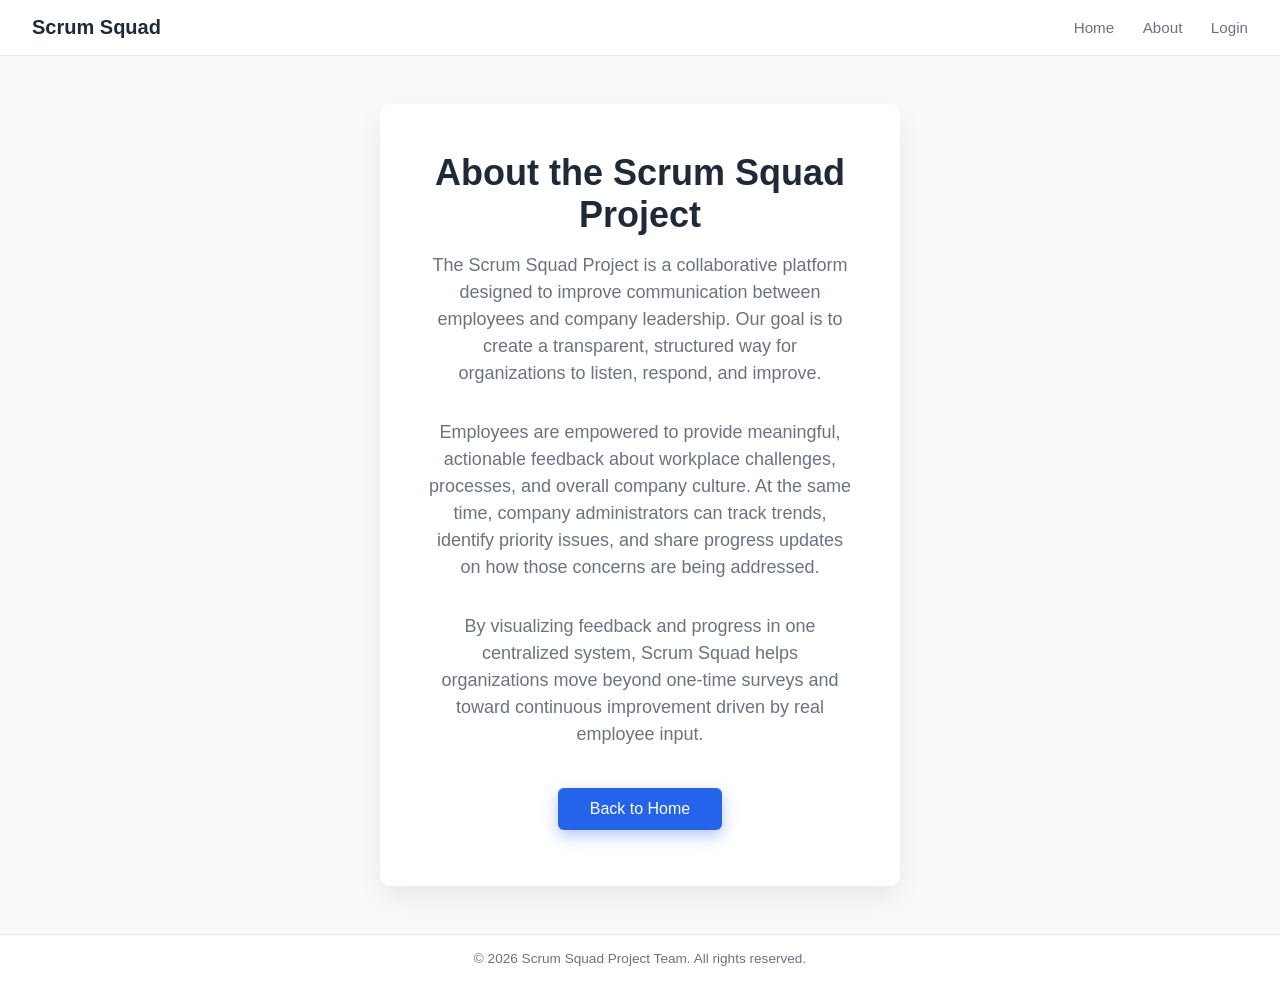
==== ProjectTemplate/about.html @ 5d34bde7 "Added styles.css for page scaling. Added homepage with header and footers. Added basic login.html. A" ====
<!DOCTYPE html>
<html>
<head>
	<meta charset="utf-8">
	<title>About | Scrum Squad Project</title>
	<link rel="stylesheet" href="styles.css">
</head>

<body>

	<!-- NAVBAR -->
	<div class="navbar">
		<div class="navbar-title">Scrum Squad</div>
		<div class="navbar-links">
			<a href="index.html">Home</a>
			<a href="about.html">About</a>
			<a href="login.html">Login</a>
		</div>
	</div>

	<!-- MAIN CONTENT -->
	<div class="main-content">
		<div class="card">
			<h1>About the Scrum Squad Project</h1>

			<p>
				The Scrum Squad Project is a collaborative platform designed to improve
				communication between employees and company leadership.
				Our goal is to create a transparent, structured way for organizations
				to listen, respond, and improve.
			</p>

			<p>
				Employees are empowered to provide meaningful, actionable feedback
				about workplace challenges, processes, and overall company culture.
				At the same time, company administrators can track trends, identify
				priority issues, and share progress updates on how those concerns
				are being addressed.
			</p>

			<p>
				By visualizing feedback and progress in one centralized system,
				Scrum Squad helps organizations move beyond one-time surveys and
				toward continuous improvement driven by real employee input.
			</p>

			<button class="primary-btn" onclick="window.location.href='index.html'">
				Back to Home
			</button>
		</div>
	</div>

	<!-- FOOTER -->
	<div class="footer">
		© 2026 Scrum Squad Project Team. All rights reserved.
	</div>

</body>
</html>
---- ProjectTemplate/styles.css ----
/* ==============================
   DESIGN VARIABLES
   ============================== */

   /* Placeholder color scheme */
:root {
	--primary-color: #2563eb;
	--primary-hover: #1e40af;
	--secondary-color: #6b7280;
	--background-color: #f8fafc;
	--card-bg: #ffffff;
	--text-color: #1f2937;
	--muted-text: #6b7280;
	--border-radius: 10px;
	--transition-speed: 0.2s;
}

/* ==============================
   GLOBAL RESET
   ============================== */

* {
	box-sizing: border-box;
	margin: 0;
	padding: 0;
	font-family: "Segoe UI", Arial, sans-serif;
}

body {
	min-height: 100vh;
	display: flex;
	flex-direction: column;
	background-color: var(--background-color);
	color: var(--text-color);
}

/* ==============================
   NAVBAR
   ============================== */

.navbar {
	display: flex;
	justify-content: space-between;
	align-items: center;
	padding: 1rem 2rem;
	background-color: white;
	border-bottom: 1px solid #e5e7eb;
}

.navbar-title {
	font-size: 1.25rem;
	font-weight: 600;
}

.navbar-links a {
	margin-left: 1.5rem;
	text-decoration: none;
	color: var(--muted-text);
	font-size: 0.95rem;
	transition: color var(--transition-speed);
}

.navbar-links a:hover {
	color: var(--primary-color);
}

/* ==============================
   MAIN CONTENT
   ============================== */

.main-content {
	flex: 1;
	display: flex;
	justify-content: center;
	align-items: center;
	padding: 3rem 1rem;
}

/* ==============================
   CARDS / CONTAINERS
   ============================== */

.card {
	background-color: var(--card-bg);
	border-radius: var(--border-radius);
	padding: 3rem;
	width: 100%;
	max-width: 520px;
	text-align: center;
	box-shadow: 0 12px 30px rgba(0, 0, 0, 0.08);
}

/* ==============================
   TYPOGRAPHY
   ============================== */

h1 {
	font-size: clamp(26px, 4vw, 36px);
	margin-bottom: 1rem;
}

p {
	font-size: clamp(15px, 2.4vw, 18px);
	color: var(--muted-text);
	margin-bottom: 2rem;
	line-height: 1.5;
}

/* ==============================
   BUTTONS
   ============================== */

button {
	padding: 0.75em 2em;
	font-size: 1rem;
	border: none;
	border-radius: 6px;
	cursor: pointer;
	margin: 0.5rem;
	transition:
		background-color var(--transition-speed),
		transform var(--transition-speed),
		box-shadow var(--transition-speed);
}

.primary-btn {
	background-color: var(--primary-color);
	color: white;
	box-shadow: 0 6px 16px rgba(37, 99, 235, 0.35);
}

.secondary-btn {
	background-color: #e5e7eb;
	color: var(--text-color);
}

button:hover {
	transform: translateY(-2px);
}

.primary-btn:hover {
	background-color: var(--primary-hover);
}

.secondary-btn:hover {
	background-color: #d1d5db;
}

button:active {
	transform: translateY(1px) scale(0.98);
	box-shadow: 0 3px 8px rgba(0, 0, 0, 0.2);
}

/* ==============================
   FORM STYLES (LOGIN READY)
   ============================== */

.form-group {
	margin-bottom: 1.5rem;
	text-align: left;
}

label {
	display: block;
	margin-bottom: 0.4rem;
	font-size: 0.9rem;
	color: var(--muted-text);
}

input[type="text"],
input[type="password"],
input[type="email"] {
	width: 100%;
	padding: 0.7rem 0.8rem;
	font-size: 1rem;
	border-radius: 6px;
	border: 1px solid #d1d5db;
	transition: border-color var(--transition-speed), box-shadow var(--transition-speed);
}

input:focus {
	outline: none;
	border-color: var(--primary-color);
	box-shadow: 0 0 0 3px rgba(37, 99, 235, 0.2);
}

/* ==============================
   FOOTER
   ============================== */

.footer {
	padding: 1rem;
	text-align: center;
	font-size: 0.85rem;
	color: var(--muted-text);
	border-top: 1px solid #e5e7eb;
	background-color: white;
}
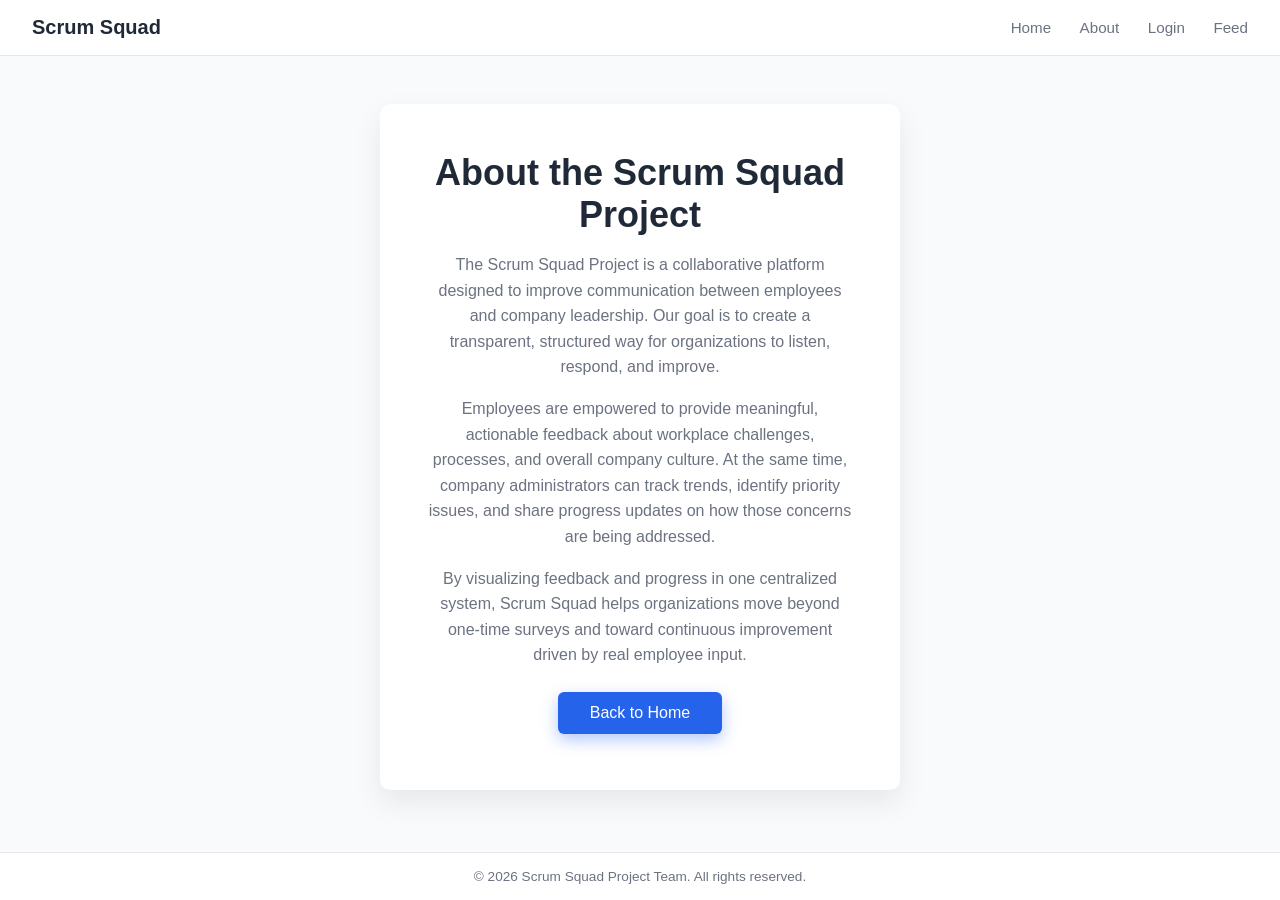
==== commit d5c8a295: "Added styles.css for style sheets that can be used on new pages (window scaling, buttons, button hov" ====
--- a/ProjectTemplate/about.html
+++ b/ProjectTemplate/about.html
@@ -15,6 +15,7 @@
 			<a href="index.html">Home</a>
 			<a href="about.html">About</a>
 			<a href="login.html">Login</a>
+            <a href="feed.html">Feed</a>
 		</div>
 	</div>
 
@@ -30,6 +31,8 @@
 				to listen, respond, and improve.
 			</p>
 
+            <h1></h1>
+
 			<p>
 				Employees are empowered to provide meaningful, actionable feedback
 				about workplace challenges, processes, and overall company culture.
@@ -38,11 +41,15 @@
 				are being addressed.
 			</p>
 
+            <h1></h1>
+
 			<p>
 				By visualizing feedback and progress in one centralized system,
 				Scrum Squad helps organizations move beyond one-time surveys and
 				toward continuous improvement driven by real employee input.
 			</p>
+
+            <h1></h1>
 
 			<button class="primary-btn" onclick="window.location.href='index.html'">
 				Back to Home
--- a/ProjectTemplate/styles.css
+++ b/ProjectTemplate/styles.css
@@ -2,11 +2,9 @@
    DESIGN VARIABLES
    ============================== */
 
-   /* Placeholder color scheme */
 :root {
 	--primary-color: #2563eb;
 	--primary-hover: #1e40af;
-	--secondary-color: #6b7280;
 	--background-color: #f8fafc;
 	--card-bg: #ffffff;
 	--text-color: #1f2937;
@@ -16,7 +14,7 @@
 }
 
 /* ==============================
-   GLOBAL RESET
+   GLOBAL RESET & LAYOUT
    ============================== */
 
 * {
@@ -43,7 +41,7 @@
 	justify-content: space-between;
 	align-items: center;
 	padding: 1rem 2rem;
-	background-color: white;
+	background-color: #fff;
 	border-bottom: 1px solid #e5e7eb;
 }
 
@@ -72,12 +70,12 @@
 	flex: 1;
 	display: flex;
 	justify-content: center;
-	align-items: center;
+	align-items: flex-start;
 	padding: 3rem 1rem;
 }
 
 /* ==============================
-   CARDS / CONTAINERS
+   GENERIC CARD 
    ============================== */
 
 .card {
@@ -100,10 +98,9 @@
 }
 
 p {
-	font-size: clamp(15px, 2.4vw, 18px);
-	color: var(--muted-text);
-	margin-bottom: 2rem;
-	line-height: 1.5;
+	font-size: 1rem;
+	line-height: 1.6;
+	color: var(--muted-text);
 }
 
 /* ==============================
@@ -117,16 +114,28 @@
 	border-radius: 6px;
 	cursor: pointer;
 	margin: 0.5rem;
-	transition:
-		background-color var(--transition-speed),
+	transition: background-color var(--transition-speed),
 		transform var(--transition-speed),
 		box-shadow var(--transition-speed);
 }
 
+button:hover {
+	transform: translateY(-2px);
+}
+
+button:active {
+	transform: translateY(1px) scale(0.98);
+	box-shadow: 0 3px 8px rgba(0, 0, 0, 0.2);
+}
+
 .primary-btn {
 	background-color: var(--primary-color);
-	color: white;
+	color: #fff;
 	box-shadow: 0 6px 16px rgba(37, 99, 235, 0.35);
+}
+
+.primary-btn:hover {
+	background-color: var(--primary-hover);
 }
 
 .secondary-btn {
@@ -134,25 +143,12 @@
 	color: var(--text-color);
 }
 
-button:hover {
-	transform: translateY(-2px);
-}
-
-.primary-btn:hover {
-	background-color: var(--primary-hover);
-}
-
 .secondary-btn:hover {
 	background-color: #d1d5db;
 }
 
-button:active {
-	transform: translateY(1px) scale(0.98);
-	box-shadow: 0 3px 8px rgba(0, 0, 0, 0.2);
-}
-
-/* ==============================
-   FORM STYLES (LOGIN READY)
+/* ==============================
+   FORMS
    ============================== */
 
 .form-group {
@@ -169,19 +165,153 @@
 
 input[type="text"],
 input[type="password"],
-input[type="email"] {
+input[type="email"],
+textarea {
 	width: 100%;
-	padding: 0.7rem 0.8rem;
+	padding: 0.75rem;
 	font-size: 1rem;
 	border-radius: 6px;
 	border: 1px solid #d1d5db;
-	transition: border-color var(--transition-speed), box-shadow var(--transition-speed);
-}
-
-input:focus {
+	transition: border-color var(--transition-speed),
+		box-shadow var(--transition-speed);
+}
+
+textarea {
+	min-height: 140px;
+	resize: vertical;
+}
+
+input:focus,
+textarea:focus {
 	outline: none;
 	border-color: var(--primary-color);
 	box-shadow: 0 0 0 3px rgba(37, 99, 235, 0.2);
+}
+
+/* ==============================
+   FEED CONTAINER
+   ============================== */
+
+.feed-wrapper {
+	width: 100%;
+	max-width: 900px;
+	height: 75vh;
+	background-color: var(--card-bg);
+	border-radius: var(--border-radius);
+	border: 1px solid #e5e7eb;
+	display: flex;
+	flex-direction: column;
+	overflow-x: hidden;
+}
+
+.feed-scroll {
+	flex: 1;
+	overflow-y: auto;
+	overflow-x: hidden;
+	padding: 2.5rem 3rem;
+	display: flex;
+	flex-direction: column;
+	gap: 2rem;
+}
+
+/* ==============================
+   FEED ITEMS (SOCIAL STYLE)
+   ============================== */
+
+.feed-item {
+	max-width: 100%;
+	padding-bottom: 2rem;
+	border-bottom: 1px solid #f1f5f9;
+	word-break: break-word;
+	overflow-wrap: anywhere;
+}
+
+.feed-item:last-child {
+	border-bottom: none;
+}
+
+.feed-subject {
+	font-weight: 600;
+	margin-bottom: 0.5rem;
+}
+
+.feed-text {
+	line-height: 1.6;
+	color: var(--text-color);
+	margin-bottom: 0.75rem;
+	white-space: normal;
+}
+
+/* ==============================
+   EMPTY STATE
+   ============================== */
+
+.feed-empty {
+	flex: 1;
+	display: flex;
+	flex-direction: column;
+	justify-content: center;
+	align-items: center;
+	text-align: center;
+	color: var(--muted-text);
+}
+
+.feed-empty h2 {
+	font-size: 1.4rem;
+	margin-bottom: 0.75rem;
+	color: var(--text-color);
+}
+
+.feed-empty p {
+	max-width: 420px;
+}
+
+/* ==============================
+   MODAL
+   ============================== */
+
+.modal-overlay {
+	position: fixed;
+	inset: 0;
+	background: rgba(0, 0, 0, 0.45);
+	display: none;
+	justify-content: center;
+	align-items: center;
+	z-index: 200;
+}
+
+.modal {
+	background: var(--card-bg);
+	padding: 2.5rem;
+	border-radius: var(--border-radius);
+	width: 100%;
+	max-width: 520px;
+	box-shadow: 0 20px 40px rgba(0, 0, 0, 0.2);
+}
+
+.modal h2 {
+	margin-bottom: 1.5rem;
+}
+
+.modal-actions {
+	display: flex;
+	justify-content: flex-end;
+	gap: 1rem;
+	margin-top: 1.5rem;
+}
+
+/* ==============================
+   FLOATING ACTION BUTTON
+   ============================== */
+
+.post-button {
+	position: fixed;
+	bottom: 2rem;
+	right: 2rem;
+	border-radius: 999px;
+	padding: 0.9rem 1.8rem;
+	font-size: 0.95rem;
+	z-index: 100;
 }
 
 /* ==============================
@@ -194,5 +324,5 @@
 	font-size: 0.85rem;
 	color: var(--muted-text);
 	border-top: 1px solid #e5e7eb;
-	background-color: white;
-}
+	background-color: #fff;
+}
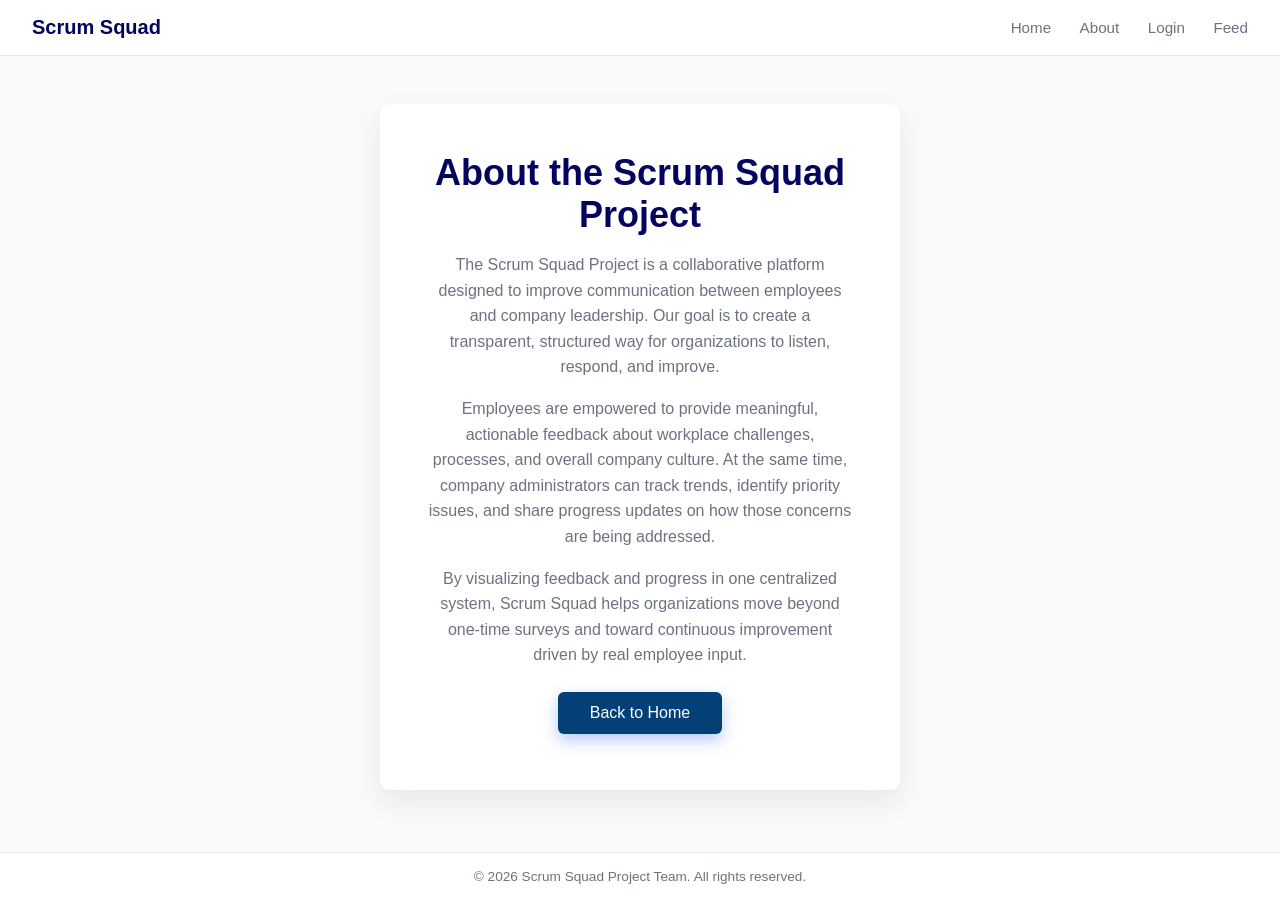
==== commit cfc06190: "Add notification and feed updates" ====
--- a/ProjectTemplate/about.html
+++ b/ProjectTemplate/about.html
@@ -1,66 +1,67 @@
-<!DOCTYPE html>
+<!doctype html>
 <html>
-<head>
-	<meta charset="utf-8">
-	<title>About | Scrum Squad Project</title>
-	<link rel="stylesheet" href="styles.css">
-</head>
+  <head>
+    <meta charset="utf-8" />
+    <title>About | Scrum Squad Project</title>
+    <link rel="stylesheet" href="styles.css" />
+  </head>
 
-<body>
+  <body>
+    <!-- NAVBAR -->
+    <div class="navbar">
+      <div class="navbar-title">Scrum Squad</div>
+      <div class="navbar-links">
+        <a href="index.html">Home</a>
+        <a href="about.html">About</a>
+        <a href="login.html">Login</a>
+        <a href="feed.html">Feed</a>
+      </div>
+    </div>
 
-	<!-- NAVBAR -->
-	<div class="navbar">
-		<div class="navbar-title">Scrum Squad</div>
-		<div class="navbar-links">
-			<a href="index.html">Home</a>
-			<a href="about.html">About</a>
-			<a href="login.html">Login</a>
-            <a href="feed.html">Feed</a>
-		</div>
-	</div>
+    <!-- MAIN CONTENT -->
+    <div class="main-content">
+      <div class="card">
+        <h1>About the Scrum Squad Project</h1>
 
-	<!-- MAIN CONTENT -->
-	<div class="main-content">
-		<div class="card">
-			<h1>About the Scrum Squad Project</h1>
+        <p>
+          The Scrum Squad Project is a collaborative platform designed to
+          improve communication between employees and company leadership. Our
+          goal is to create a transparent, structured way for organizations to
+          listen, respond, and improve.
+        </p>
 
-			<p>
-				The Scrum Squad Project is a collaborative platform designed to improve
-				communication between employees and company leadership.
-				Our goal is to create a transparent, structured way for organizations
-				to listen, respond, and improve.
-			</p>
+        <h1></h1>
 
-            <h1></h1>
+        <p>
+          Employees are empowered to provide meaningful, actionable feedback
+          about workplace challenges, processes, and overall company culture. At
+          the same time, company administrators can track trends, identify
+          priority issues, and share progress updates on how those concerns are
+          being addressed.
+        </p>
 
-			<p>
-				Employees are empowered to provide meaningful, actionable feedback
-				about workplace challenges, processes, and overall company culture.
-				At the same time, company administrators can track trends, identify
-				priority issues, and share progress updates on how those concerns
-				are being addressed.
-			</p>
+        <h1></h1>
 
-            <h1></h1>
+        <p>
+          By visualizing feedback and progress in one centralized system, Scrum
+          Squad helps organizations move beyond one-time surveys and toward
+          continuous improvement driven by real employee input.
+        </p>
 
-			<p>
-				By visualizing feedback and progress in one centralized system,
-				Scrum Squad helps organizations move beyond one-time surveys and
-				toward continuous improvement driven by real employee input.
-			</p>
+        <h1></h1>
 
-            <h1></h1>
+        <button
+          class="primary-btn"
+          onclick="window.location.href = 'index.html'"
+        >
+          Back to Home
+        </button>
+      </div>
+    </div>
 
-			<button class="primary-btn" onclick="window.location.href='index.html'">
-				Back to Home
-			</button>
-		</div>
-	</div>
-
-	<!-- FOOTER -->
-	<div class="footer">
-		© 2026 Scrum Squad Project Team. All rights reserved.
-	</div>
-
-</body>
+    <!-- FOOTER -->
+    <div class="footer">
+      © 2026 Scrum Squad Project Team. All rights reserved.
+    </div>
+  </body>
 </html>
--- a/ProjectTemplate/styles.css
+++ b/ProjectTemplate/styles.css
@@ -1,328 +1,600 @@
-/* ==============================
-   DESIGN VARIABLES
-   ============================== */
-
+/* DESIGN VARIABLES */
 :root {
-	--primary-color: #2563eb;
-	--primary-hover: #1e40af;
-	--background-color: #f8fafc;
-	--card-bg: #ffffff;
-	--text-color: #1f2937;
-	--muted-text: #6b7280;
-	--border-radius: 10px;
-	--transition-speed: 0.2s;
-}
-
-/* ==============================
-   GLOBAL RESET & LAYOUT
-   ============================== */
-
+  --primary-color: #034078;
+  --primary-hover: #1e40af;
+  --background-color: #f8fafc;
+  --card-bg: #ffffff;
+  --text-color: #03045e;
+  --muted-text: #6b7280;
+  --border-radius: 10px;
+  --transition-speed: 0.2s;
+}
+
+/* GLOBAL RESET & LAYOUT */
 * {
-	box-sizing: border-box;
-	margin: 0;
-	padding: 0;
-	font-family: "Segoe UI", Arial, sans-serif;
+  box-sizing: border-box;
+  margin: 0;
+  padding: 0;
+  font-family: "Segoe UI", Arial, sans-serif;
 }
 
 body {
-	min-height: 100vh;
-	display: flex;
-	flex-direction: column;
-	background-color: var(--background-color);
-	color: var(--text-color);
-}
-
-/* ==============================
-   NAVBAR
-   ============================== */
-
+  min-height: 100vh;
+  display: flex;
+  flex-direction: column;
+  background-color: var(--background-color);
+  color: var(--text-color);
+}
+
+/* NAVBAR */
 .navbar {
-	display: flex;
-	justify-content: space-between;
-	align-items: center;
-	padding: 1rem 2rem;
-	background-color: #fff;
-	border-bottom: 1px solid #e5e7eb;
+  display: flex;
+  justify-content: space-between;
+  align-items: center;
+  padding: 1rem 2rem;
+  background-color: #fff;
+  border-bottom: 1px solid #e5e7eb;
 }
 
 .navbar-title {
-	font-size: 1.25rem;
-	font-weight: 600;
+  font-size: 1.25rem;
+  font-weight: 600;
 }
 
 .navbar-links a {
-	margin-left: 1.5rem;
-	text-decoration: none;
-	color: var(--muted-text);
-	font-size: 0.95rem;
-	transition: color var(--transition-speed);
+  margin-left: 1.5rem;
+  text-decoration: none;
+  color: var(--muted-text);
+  font-size: 0.95rem;
+  transition: color var(--transition-speed);
 }
 
 .navbar-links a:hover {
-	color: var(--primary-color);
-}
-
-/* ==============================
-   MAIN CONTENT
-   ============================== */
-
+  color: var(--primary-color);
+}
+
+/* MAIN CONTENT */
 .main-content {
-	flex: 1;
-	display: flex;
-	justify-content: center;
-	align-items: flex-start;
-	padding: 3rem 1rem;
-}
-
-/* ==============================
-   GENERIC CARD 
-   ============================== */
+  flex: 1;
+  display: flex;
+  justify-content: center;
+  align-items: flex-start;
+  padding: 3rem 1rem;
+}
+
+/* GENERIC CARD */
 
 .card {
-	background-color: var(--card-bg);
-	border-radius: var(--border-radius);
-	padding: 3rem;
-	width: 100%;
-	max-width: 520px;
-	text-align: center;
-	box-shadow: 0 12px 30px rgba(0, 0, 0, 0.08);
-}
-
-/* ==============================
-   TYPOGRAPHY
-   ============================== */
+  background-color: var(--card-bg);
+  border-radius: var(--border-radius);
+  padding: 3rem;
+  width: 100%;
+  max-width: 520px;
+  text-align: center;
+  box-shadow: 0 12px 30px rgba(0, 0, 0, 0.08);
+}
+
+/* TYPOGRAPHY */
 
 h1 {
-	font-size: clamp(26px, 4vw, 36px);
-	margin-bottom: 1rem;
+  font-size: clamp(26px, 4vw, 36px);
+  margin-bottom: 1rem;
 }
 
 p {
-	font-size: 1rem;
-	line-height: 1.6;
-	color: var(--muted-text);
-}
-
-/* ==============================
-   BUTTONS
-   ============================== */
+  font-size: 1rem;
+  line-height: 1.6;
+  color: var(--muted-text);
+}
+
+/* BUTTONS */
 
 button {
-	padding: 0.75em 2em;
-	font-size: 1rem;
-	border: none;
-	border-radius: 6px;
-	cursor: pointer;
-	margin: 0.5rem;
-	transition: background-color var(--transition-speed),
-		transform var(--transition-speed),
-		box-shadow var(--transition-speed);
+  padding: 0.75em 2em;
+  font-size: 1rem;
+  border: none;
+  border-radius: 6px;
+  cursor: pointer;
+  margin: 0.5rem;
+  transition:
+    background-color var(--transition-speed),
+    transform var(--transition-speed),
+    box-shadow var(--transition-speed);
 }
 
 button:hover {
-	transform: translateY(-2px);
+  transform: translateY(-2px);
 }
 
 button:active {
-	transform: translateY(1px) scale(0.98);
-	box-shadow: 0 3px 8px rgba(0, 0, 0, 0.2);
+  transform: translateY(1px) scale(0.98);
+  box-shadow: 0 3px 8px rgba(0, 0, 0, 0.2);
 }
 
 .primary-btn {
-	background-color: var(--primary-color);
-	color: #fff;
-	box-shadow: 0 6px 16px rgba(37, 99, 235, 0.35);
+  background-color: var(--primary-color);
+  color: #fff;
+  box-shadow: 0 6px 16px rgba(37, 99, 235, 0.35);
 }
 
 .primary-btn:hover {
-	background-color: var(--primary-hover);
+  background-color: var(--primary-hover);
 }
 
 .secondary-btn {
-	background-color: #e5e7eb;
-	color: var(--text-color);
+  background-color: #e5e7eb;
+  color: var(--text-color);
 }
 
 .secondary-btn:hover {
-	background-color: #d1d5db;
-}
-
-/* ==============================
-   FORMS
-   ============================== */
+  background-color: #d1d5db;
+}
+
+/* FORMS */
 
 .form-group {
-	margin-bottom: 1.5rem;
-	text-align: left;
+  margin-bottom: 1.5rem;
+  text-align: left;
 }
 
 label {
-	display: block;
-	margin-bottom: 0.4rem;
-	font-size: 0.9rem;
-	color: var(--muted-text);
+  display: block;
+  margin-bottom: 0.4rem;
+  font-size: 0.9rem;
+  color: var(--muted-text);
 }
 
 input[type="text"],
 input[type="password"],
 input[type="email"],
 textarea {
-	width: 100%;
-	padding: 0.75rem;
-	font-size: 1rem;
-	border-radius: 6px;
-	border: 1px solid #d1d5db;
-	transition: border-color var(--transition-speed),
-		box-shadow var(--transition-speed);
+  width: 100%;
+  padding: 0.75rem;
+  font-size: 1rem;
+  border-radius: 6px;
+  border: 1px solid #d1d5db;
+  transition:
+    border-color var(--transition-speed),
+    box-shadow var(--transition-speed);
 }
 
 textarea {
-	min-height: 140px;
-	resize: vertical;
+  min-height: 140px;
+  resize: vertical;
 }
 
 input:focus,
 textarea:focus {
-	outline: none;
-	border-color: var(--primary-color);
-	box-shadow: 0 0 0 3px rgba(37, 99, 235, 0.2);
-}
-
-/* ==============================
-   FEED CONTAINER
-   ============================== */
+  outline: none;
+  border-color: var(--primary-color);
+  box-shadow: 0 0 0 3px rgba(37, 99, 235, 0.2);
+}
+
+/* FEED CONTAINER */
 
 .feed-wrapper {
-	width: 100%;
-	max-width: 900px;
-	height: 75vh;
-	background-color: var(--card-bg);
-	border-radius: var(--border-radius);
-	border: 1px solid #e5e7eb;
-	display: flex;
-	flex-direction: column;
-	overflow-x: hidden;
+  width: 100%;
+  max-width: 900px;
+  height: 75vh;
+  background-color: var(--card-bg);
+  border-radius: var(--border-radius);
+  border: 1px solid #e5e7eb;
+  display: flex;
+  flex-direction: column;
+  overflow-x: hidden;
 }
 
 .feed-scroll {
-	flex: 1;
-	overflow-y: auto;
-	overflow-x: hidden;
-	padding: 2.5rem 3rem;
-	display: flex;
-	flex-direction: column;
-	gap: 2rem;
-}
-
-/* ==============================
-   FEED ITEMS (SOCIAL STYLE)
-   ============================== */
+  flex: 1;
+  overflow-y: auto;
+  overflow-x: hidden;
+  padding: 2.5rem 3rem;
+  display: flex;
+  flex-direction: column;
+  gap: 2rem;
+}
+
+/* FEED ITEMS */
 
 .feed-item {
-	max-width: 100%;
-	padding-bottom: 2rem;
-	border-bottom: 1px solid #f1f5f9;
-	word-break: break-word;
-	overflow-wrap: anywhere;
+  max-width: 100%;
+  padding-bottom: 2rem;
+  border-bottom: 1px solid #f1f5f9;
+  word-break: break-word;
+  overflow-wrap: anywhere;
 }
 
 .feed-item:last-child {
-	border-bottom: none;
+  border-bottom: none;
 }
 
 .feed-subject {
-	font-weight: 600;
-	margin-bottom: 0.5rem;
+  font-weight: 600;
+  margin-bottom: 0.5rem;
 }
 
 .feed-text {
-	line-height: 1.6;
-	color: var(--text-color);
-	margin-bottom: 0.75rem;
-	white-space: normal;
-}
-
-/* ==============================
-   EMPTY STATE
-   ============================== */
+  line-height: 1.6;
+  color: var(--text-color);
+  margin-bottom: 0.75rem;
+  white-space: normal;
+}
+
+/* EMPTY FEED */
 
 .feed-empty {
-	flex: 1;
-	display: flex;
-	flex-direction: column;
-	justify-content: center;
-	align-items: center;
-	text-align: center;
-	color: var(--muted-text);
+  flex: 1;
+  display: flex;
+  flex-direction: column;
+  justify-content: center;
+  align-items: center;
+  text-align: center;
+  color: var(--muted-text);
 }
 
 .feed-empty h2 {
-	font-size: 1.4rem;
-	margin-bottom: 0.75rem;
-	color: var(--text-color);
+  font-size: 1.4rem;
+  margin-bottom: 0.75rem;
+  color: var(--text-color);
 }
 
 .feed-empty p {
-	max-width: 420px;
-}
-
-/* ==============================
-   MODAL
-   ============================== */
+  max-width: 420px;
+}
+
+/* MODAL */
 
 .modal-overlay {
-	position: fixed;
-	inset: 0;
-	background: rgba(0, 0, 0, 0.45);
-	display: none;
-	justify-content: center;
-	align-items: center;
-	z-index: 200;
+  position: fixed;
+  inset: 0;
+  background: rgba(0, 0, 0, 0.45);
+  display: none;
+  justify-content: center;
+  align-items: center;
+  z-index: 200;
 }
 
 .modal {
-	background: var(--card-bg);
-	padding: 2.5rem;
-	border-radius: var(--border-radius);
-	width: 100%;
-	max-width: 520px;
-	box-shadow: 0 20px 40px rgba(0, 0, 0, 0.2);
+  background: var(--card-bg);
+  padding: 2.5rem;
+  border-radius: var(--border-radius);
+  width: 100%;
+  max-width: 520px;
+  box-shadow: 0 20px 40px rgba(0, 0, 0, 0.2);
 }
 
 .modal h2 {
-	margin-bottom: 1.5rem;
+  margin-bottom: 1.5rem;
 }
 
 .modal-actions {
-	display: flex;
-	justify-content: flex-end;
-	gap: 1rem;
-	margin-top: 1.5rem;
-}
-
-/* ==============================
-   FLOATING ACTION BUTTON
-   ============================== */
+  display: flex;
+  justify-content: flex-end;
+  gap: 1rem;
+  margin-top: 1.5rem;
+}
+
+/* ACTION BUTTON */
 
 .post-button {
-	position: fixed;
-	bottom: 2rem;
-	right: 2rem;
-	border-radius: 999px;
-	padding: 0.9rem 1.8rem;
-	font-size: 0.95rem;
-	z-index: 100;
-}
-
-/* ==============================
-   FOOTER
-   ============================== */
+  position: fixed;
+  bottom: 2rem;
+  right: 2rem;
+  border-radius: 999px;
+  padding: 0.9rem 1.8rem;
+  font-size: 0.95rem;
+  z-index: 100;
+}
+
+/* FOOTER */
 
 .footer {
-	padding: 1rem;
-	text-align: center;
-	font-size: 0.85rem;
-	color: var(--muted-text);
-	border-top: 1px solid #e5e7eb;
-	background-color: #fff;
-}
+  position: fixed;
+  bottom: 0;
+  left: 0;
+  width: 100%;
+  padding: 1rem;
+  text-align: center;
+  font-size: 0.85rem;
+  color: var(--muted-text);
+  border-top: 1px solid #e5e7eb;
+  background-color: #fff;
+}
+
+/* UPVOTES */
+
+.post-meta {
+  font-size: 0.85rem;
+  color: var(--muted-text);
+  margin-top: 0.5rem;
+}
+
+.upvote-btn {
+  margin-top: 0.75rem;
+  background-color: #f1f5f9;
+  border-radius: 999px;
+  padding: 0.35rem 1rem;
+  font-size: 0.85rem;
+  cursor: pointer;
+}
+
+.upvote-btn.active {
+  background-color: var(--primary-color);
+  color: #fff;
+}
+
+/* UPDATES */
+
+.feedback-update {
+  margin-top: 1rem;
+  padding: 1rem;
+  background-color: #f8fafc;
+  border-radius: 6px;
+  border-left: 4px solid var(--primary-color);
+}
+
+.update-meta {
+  font-size: 0.8rem;
+  color: var(--muted-text);
+  margin-bottom: 0.5rem;
+}
+
+.update-meta strong {
+  color: var(--primary-color);
+}
+
+.update-text {
+  line-height: 1.5;
+}
+
+.add-update-form {
+  padding: 1rem;
+  background-color: #f8fafc;
+  border-radius: 6px;
+  border: 1px solid #e5e7eb;
+}
+
+.update-textarea {
+  width: 100%;
+  padding: 0.75rem;
+  border: 1px solid #d1d5db;
+  border-radius: 6px;
+  resize: vertical;
+  font-family: inherit;
+  font-size: 1rem;
+}
+
+.update-textarea:focus {
+  outline: none;
+  border-color: var(--primary-color);
+  box-shadow: 0 0 0 3px rgba(37, 99, 235, 0.2);
+}
+
+/* NOTIFICATIONS (navbar bell, dropdown, toasts) */
+.notif-bell-wrap {
+  position: relative;
+  display: inline-flex;
+  align-items: center;
+  margin-left: 1rem;
+}
+
+.notif-bell-btn {
+  background: transparent;
+  border: none;
+  padding: 0.35rem 0.6rem;
+  margin: 0;
+  cursor: pointer;
+  border-radius: 999px;
+}
+
+.notif-bell-btn:hover {
+  background-color: #f1f5f9;
+  transform: none;
+}
+
+.notif-bell-icon {
+  font-size: 1.05rem;
+}
+
+.notif-badge {
+  position: absolute;
+  top: -6px;
+  right: -6px;
+  min-width: 18px;
+  height: 18px;
+  padding: 0 6px;
+  border-radius: 999px;
+  background: #b91c1c;
+  color: #fff;
+  font-size: 0.75rem;
+  display: inline-flex;
+  align-items: center;
+  justify-content: center;
+  line-height: 1;
+}
+
+.notif-panel {
+  position: absolute;
+  right: 0;
+  top: 42px;
+  width: 340px;
+  max-height: 420px;
+  overflow: hidden;
+  display: flex;
+  flex-direction: column;
+  background: var(--card-bg);
+  border: 1px solid #e5e7eb;
+  border-radius: var(--border-radius);
+  box-shadow: 0 18px 40px rgba(0, 0, 0, 0.14);
+  z-index: 999;
+}
+
+.notif-panel-header,
+.notif-panel-footer {
+  padding: 0.85rem 0.9rem;
+  border-bottom: 1px solid #eef2f7;
+  display: flex;
+  align-items: center;
+  justify-content: space-between;
+}
+
+.notif-panel-footer {
+  border-bottom: none;
+  border-top: 1px solid #eef2f7;
+}
+
+.notif-title {
+  font-weight: 600;
+  color: var(--text-color);
+}
+
+.notif-clear,
+.notif-markread {
+  background: #e5e7eb;
+  color: var(--text-color);
+  border-radius: 8px;
+  padding: 0.45rem 0.7rem;
+  font-size: 0.85rem;
+  margin: 0;
+}
+
+.notif-clear:hover,
+.notif-markread:hover {
+  background: #d1d5db;
+  transform: none;
+}
+
+.notif-list {
+  padding: 0.75rem;
+  overflow: auto;
+  display: flex;
+  flex-direction: column;
+  gap: 0.65rem;
+}
+
+.notif-empty {
+  padding: 1.25rem 0.75rem;
+  color: var(--muted-text);
+  text-align: center;
+}
+
+.notif-item {
+  border: 1px solid #e5e7eb;
+  border-radius: 10px;
+  padding: 0.75rem;
+  background: #fff;
+}
+
+.notif-item.unread {
+  border-left: 4px solid var(--primary-color);
+  background: #f8fafc;
+}
+
+.notif-item-top {
+  display: flex;
+  align-items: center;
+  justify-content: space-between;
+  gap: 0.75rem;
+}
+
+.notif-item-title {
+  font-weight: 600;
+  font-size: 0.95rem;
+}
+
+.notif-item-x {
+  border: none;
+  background: transparent;
+  margin: 0;
+  padding: 0.15rem 0.35rem;
+  cursor: pointer;
+  color: #6b7280;
+}
+
+.notif-item-x:hover {
+  color: #111827;
+  transform: none;
+}
+
+.notif-item-body {
+  margin-top: 0.35rem;
+  color: var(--muted-text);
+  font-size: 0.9rem;
+  line-height: 1.35rem;
+}
+
+.notif-item-meta {
+  margin-top: 0.6rem;
+  display: flex;
+  align-items: center;
+  justify-content: space-between;
+  color: #6b7280;
+  font-size: 0.8rem;
+  gap: 0.75rem;
+}
+
+.notif-actions {
+  display: inline-flex;
+  align-items: center;
+  gap: 0.5rem;
+}
+
+.notif-link {
+  text-decoration: none;
+  color: var(--primary-color);
+  font-weight: 600;
+}
+
+.notif-readbtn {
+  background: #e5e7eb;
+  color: var(--text-color);
+  border-radius: 999px;
+  padding: 0.35rem 0.6rem;
+  font-size: 0.8rem;
+  margin: 0;
+}
+
+.notif-readbtn:hover {
+  background: #d1d5db;
+  transform: none;
+}
+
+/* Toasts */
+.toast-container {
+  position: fixed;
+  top: 1rem;
+  right: 1rem;
+  display: flex;
+  flex-direction: column;
+  gap: 0.65rem;
+  z-index: 1000;
+}
+
+.toast {
+  width: 320px;
+  background: #fff;
+  border: 1px solid #e5e7eb;
+  border-radius: 12px;
+  padding: 0.85rem 0.9rem;
+  box-shadow: 0 18px 40px rgba(0, 0, 0, 0.14);
+  transition:
+    opacity 0.25s ease,
+    transform 0.25s ease;
+}
+
+.toast.hide {
+  opacity: 0;
+  transform: translateY(-6px);
+}
+
+.toast-title {
+  font-weight: 700;
+  color: var(--text-color);
+  margin-bottom: 0.25rem;
+}
+
+.toast-msg {
+  color: var(--muted-text);
+  font-size: 0.9rem;
+  line-height: 1.3rem;
+}
